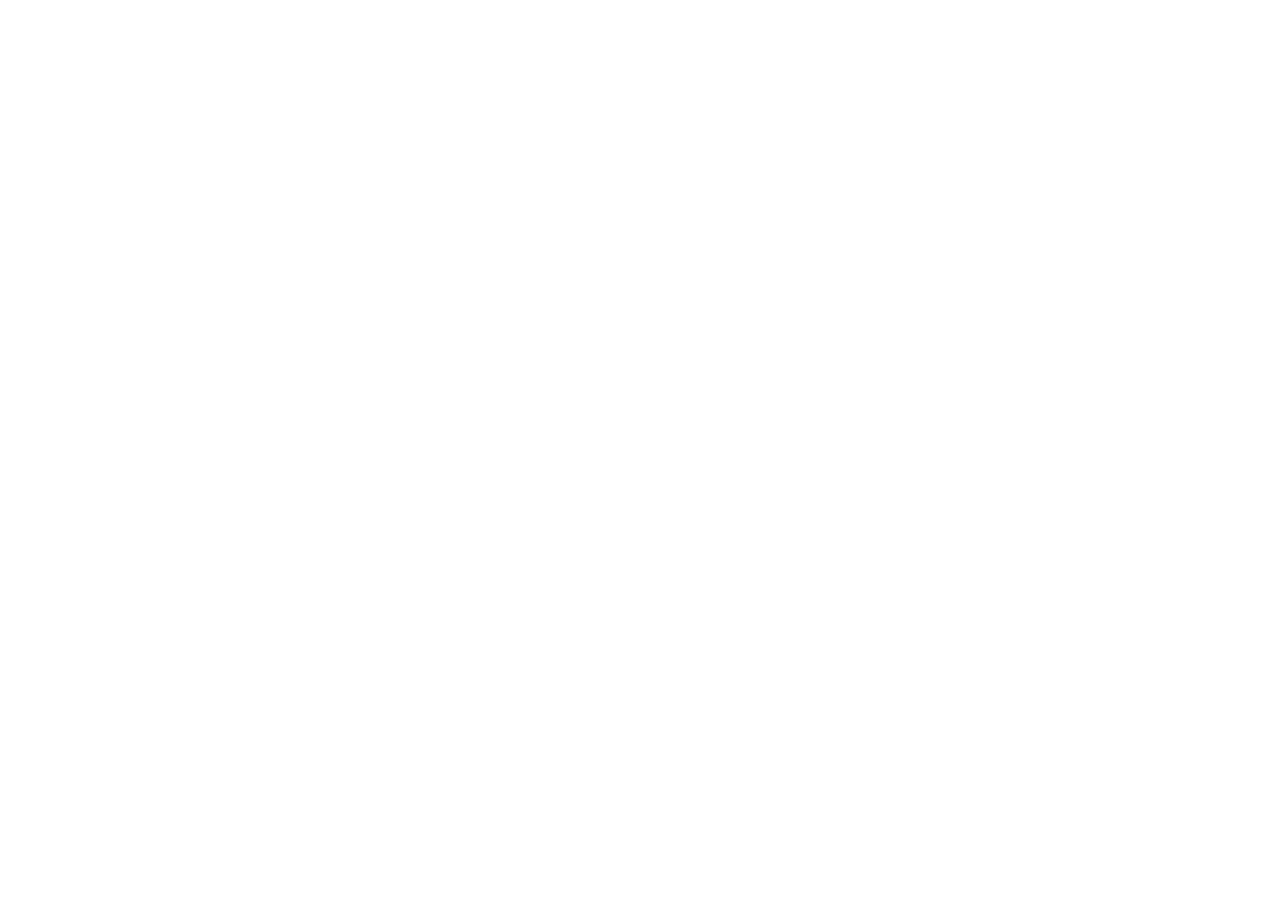
==== index.html @ 2c3d1111 "Start" ====
<!DOCTYPE html>
<html lang="en">
  <head>
    <meta charset="UTF-8" />
    <meta name="viewport" content="width=device-width, initial-scale=1.0" />
    <title>Document</title>
  </head>
  <body></body>
</html>
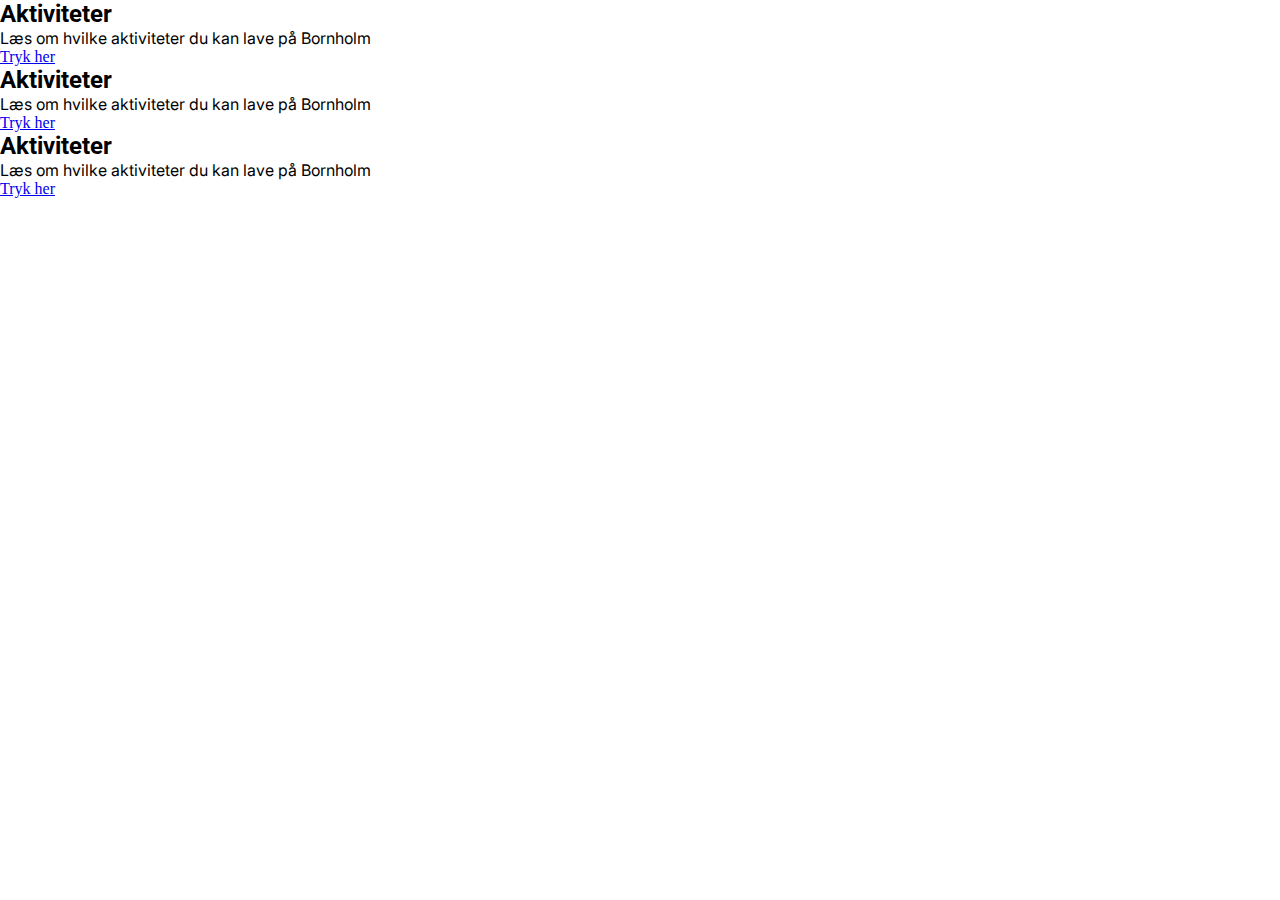
==== commit 11b5db5b: "Nu vi igang" ====
--- a/index.html
+++ b/index.html
@@ -3,7 +3,40 @@
   <head>
     <meta charset="UTF-8" />
     <meta name="viewport" content="width=device-width, initial-scale=1.0" />
+    <link rel="stylesheet" href="css/generel.css" />
+    <link rel="stylesheet" href="css/layout.css" />
     <title>Document</title>
   </head>
-  <body></body>
+  <body>
+    <header></header>
+    <main>
+      <section class="grid_1-2">
+        <div class="index-text">
+          <h2>Aktiviteter</h2>
+          <p class="tagline">
+            Læs om hvilke aktiviteter du kan lave på Bornholm
+          </p>
+          <a href="aktiviteter.html" class="btn">Tryk her</a>
+        </div>
+        <img src="" alt="" />
+        <div class="index-text">
+          <h2>Aktiviteter</h2>
+          <p class="tagline">
+            Læs om hvilke aktiviteter du kan lave på Bornholm
+          </p>
+          <a href="aktiviteter.html" class="btn">Tryk her</a>
+        </div>
+        <img src="" alt="" />
+        <div class="index-text">
+          <h2>Aktiviteter</h2>
+          <p class="tagline">
+            Læs om hvilke aktiviteter du kan lave på Bornholm
+          </p>
+          <a href="aktiviteter.html" class="btn">Tryk her</a>
+        </div>
+        <img src="" alt="" />
+      </section>
+    </main>
+    <footer></footer>
+  </body>
 </html>
--- a/css/generel.css
+++ b/css/generel.css
@@ -0,0 +1,43 @@
+/* Resets */
+*{
+    margin: 0;
+    padding: 0;
+    box-sizing: border-box;
+}
+
+img{
+    max-width: 100%;
+    height: auto;
+    display: block;
+}
+
+/* Fonts */
+@font-face {
+    font-family: montserrat;
+    src: url(../fonts/Montserrat-Regular.ttf);
+}
+
+@font-face {
+    font-family: roboto;
+    src: url(../fonts/Roboto-Bold.ttf);
+}
+
+@font-face {
+    font-family: inter;
+    src: url(../fonts/Inter_18pt-Regular.ttf);
+}
+
+h1, h2, h3{
+    font-family: roboto;
+}
+
+p{
+    font-family: montserrat;
+}
+
+.tagline{
+    font-family: inter;
+}
+
+/* Styling */
+
--- a/css/layout.css
+++ b/css/layout.css
@@ -0,0 +1,12 @@
+/* Default styles er til mobile first */
+/* indsæt her*/
+
+/* Tilpas til tablet og større skærme */
+@media (width>=700px) {
+
+}
+
+/* Tilpas til desktop */
+@media (width>=1200px){
+    
+}
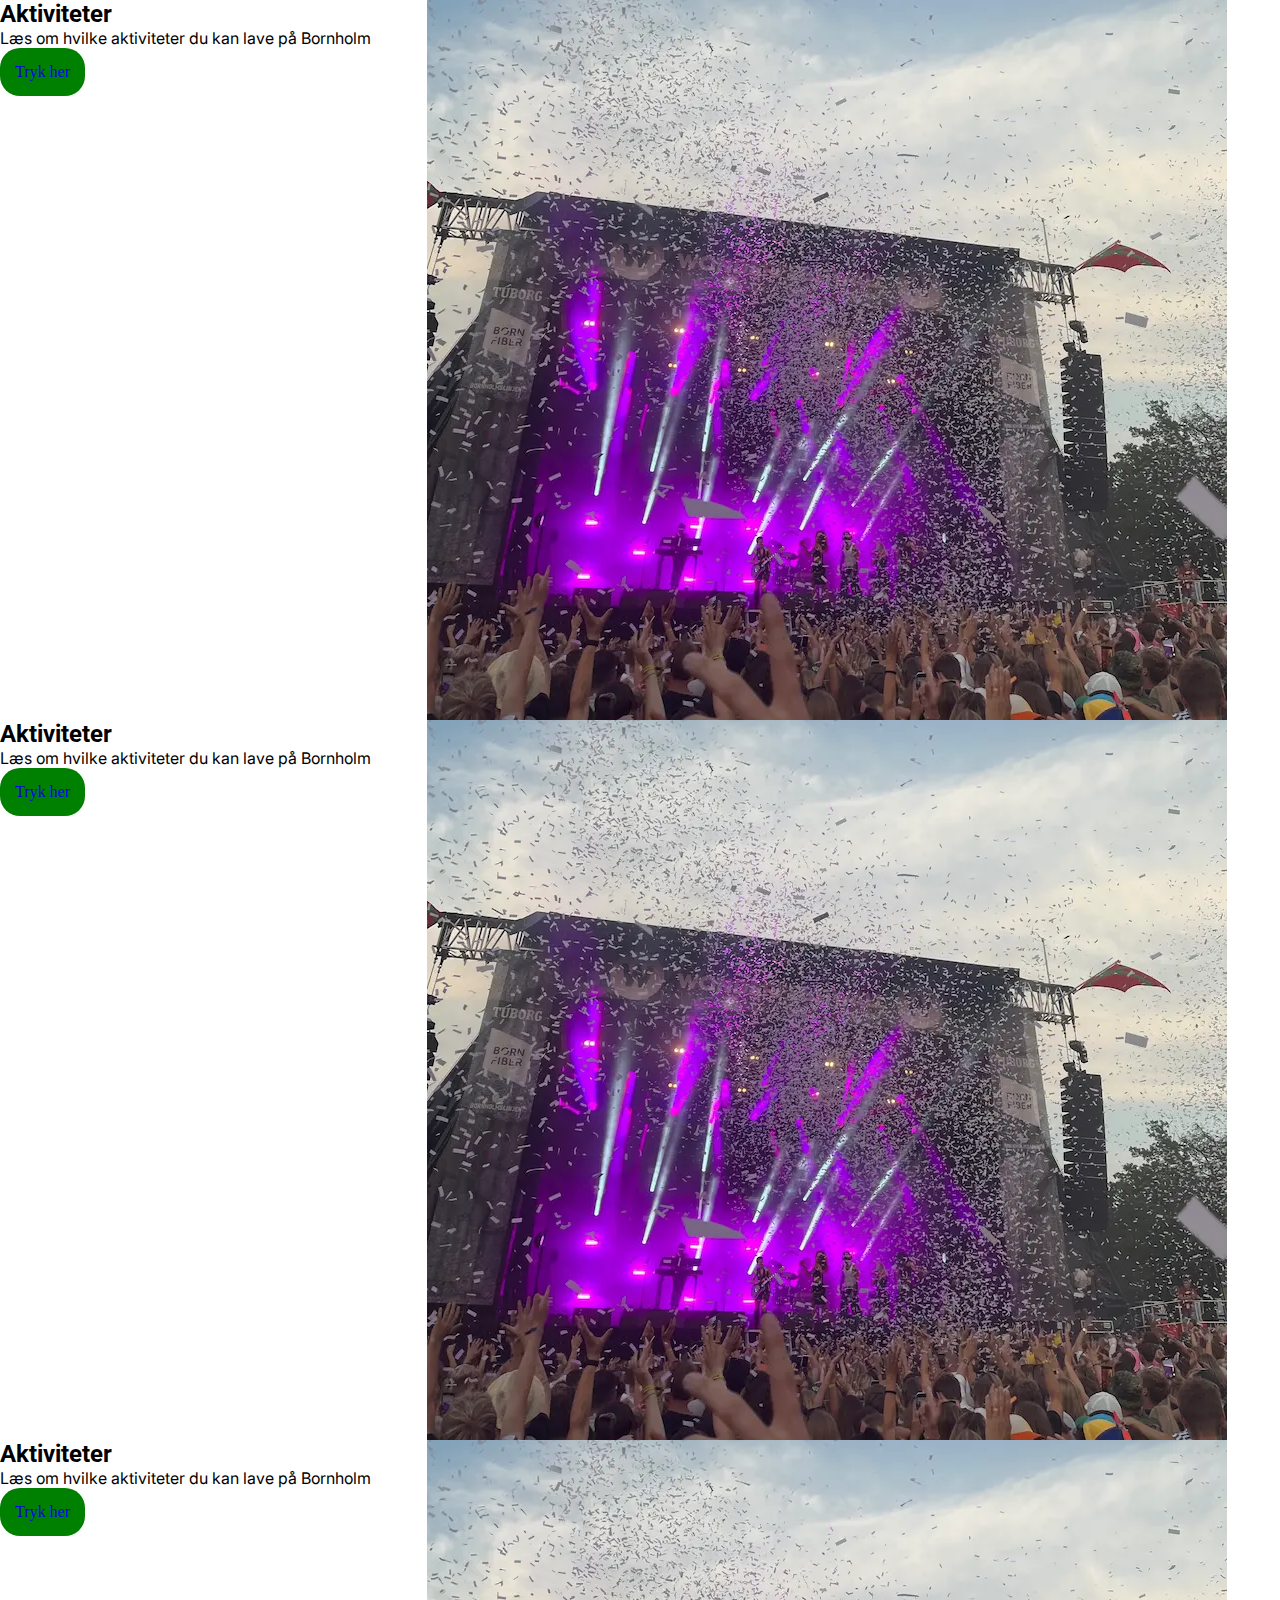
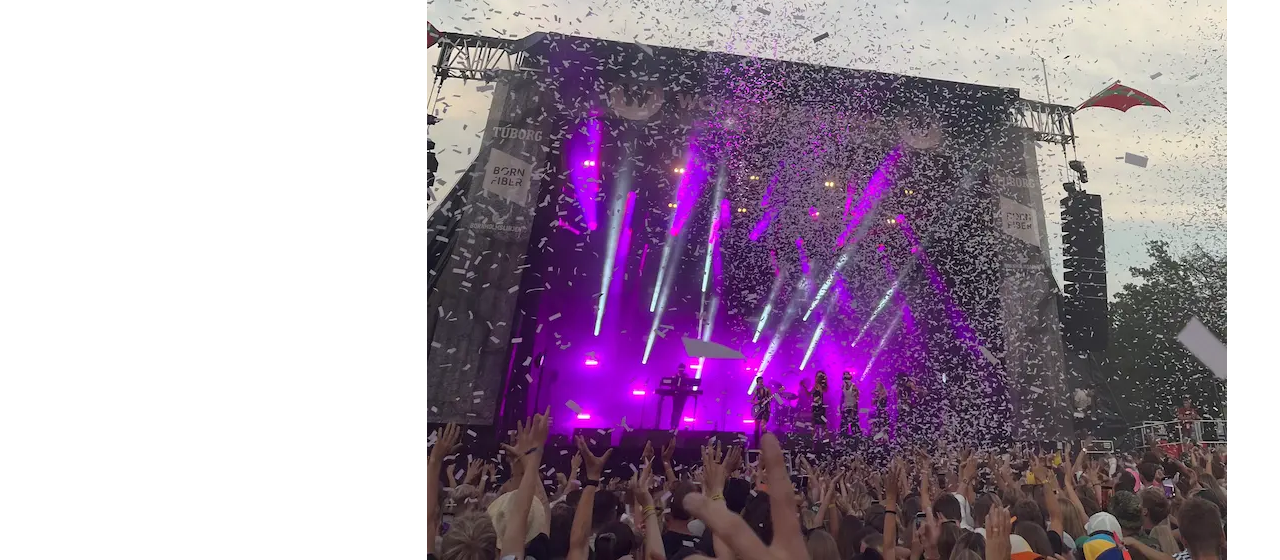
==== commit 61c1c6cf: "Tilføjet alle html sider" ====
--- a/index.html
+++ b/index.html
@@ -18,7 +18,7 @@
           </p>
           <a href="aktiviteter.html" class="btn">Tryk her</a>
         </div>
-        <img src="" alt="" />
+        <img src="img/wonder.webp" alt="" />
         <div class="index-text">
           <h2>Aktiviteter</h2>
           <p class="tagline">
@@ -26,7 +26,7 @@
           </p>
           <a href="aktiviteter.html" class="btn">Tryk her</a>
         </div>
-        <img src="" alt="" />
+        <img src="img/wonder.webp" alt="" />
         <div class="index-text">
           <h2>Aktiviteter</h2>
           <p class="tagline">
@@ -34,7 +34,7 @@
           </p>
           <a href="aktiviteter.html" class="btn">Tryk her</a>
         </div>
-        <img src="" alt="" />
+        <img src="img/wonder.webp" alt="" />
       </section>
     </main>
     <footer></footer>
--- a/css/generel.css
+++ b/css/generel.css
@@ -40,4 +40,16 @@
 }
 
 /* Styling */
+.btn{
+    display: inline-block;
+    border-radius: 20px;
+    padding: 15px;
+    text-decoration: none;
+    background-color: green;
+    text-align: center; 
+}
 
+.btn2{
+    color: 0068FF;
+    text-decoration: none;
+}--- a/css/layout.css
+++ b/css/layout.css
@@ -8,5 +8,8 @@
 
 /* Tilpas til desktop */
 @media (width>=1200px){
-    
+    .grid_1-2{
+        display: grid;
+        grid-template-columns: 1fr 2fr;
+    }
 }
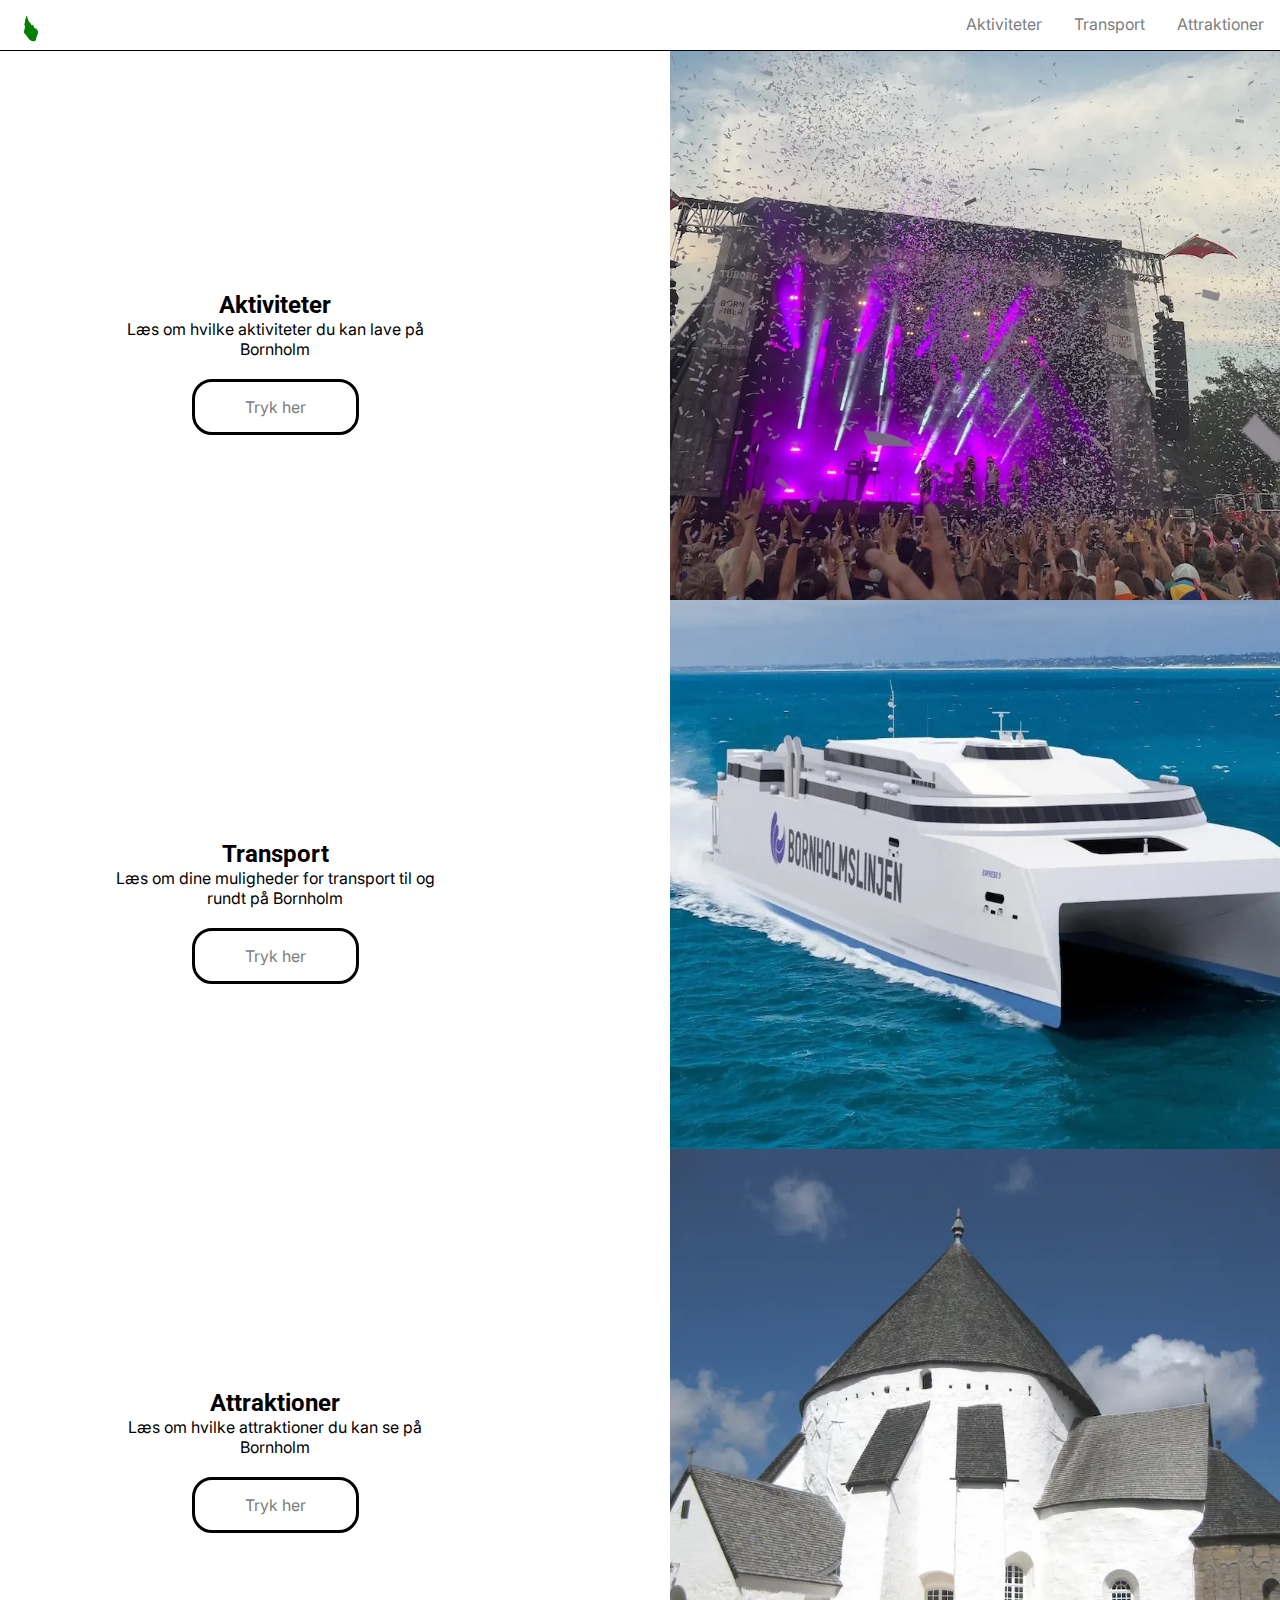
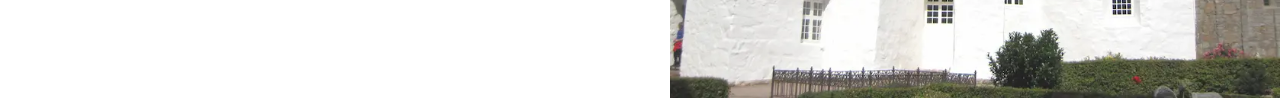
==== commit bef0191f: "næsten i mål" ====
--- a/index.html
+++ b/index.html
@@ -5,36 +5,51 @@
     <meta name="viewport" content="width=device-width, initial-scale=1.0" />
     <link rel="stylesheet" href="css/generel.css" />
     <link rel="stylesheet" href="css/layout.css" />
-    <title>Document</title>
+    <link rel="shortcut icon" href="img/favicon.ico" type="image/x-icon" />
+    <title>Forside</title>
   </head>
   <body>
-    <header></header>
+    <header>
+      <ul>
+        <li>
+          <a href="index.html"
+            ><img
+              src="img/bornholm-2.png"
+              alt=""
+              style="width: 30px; height: 30px"
+          /></a>
+        </li>
+        <li><a href="aktiviteter.html">Aktiviteter</a></li>
+        <li><a href="transport.html">Transport</a></li>
+        <li><a href="attraktioner.html">Attraktioner</a></li>
+      </ul>
+    </header>
     <main>
       <section class="grid_1-2">
-        <div class="index-text">
+        <div class="index-text centerintro">
           <h2>Aktiviteter</h2>
           <p class="tagline">
             Læs om hvilke aktiviteter du kan lave på Bornholm
           </p>
           <a href="aktiviteter.html" class="btn">Tryk her</a>
         </div>
-        <img src="img/wonder.webp" alt="" />
-        <div class="index-text">
-          <h2>Aktiviteter</h2>
+        <img src="img/wonder_og.webp" alt="" class="index_padding" />
+        <div class="index-text centerintro">
+          <h2>Transport</h2>
           <p class="tagline">
-            Læs om hvilke aktiviteter du kan lave på Bornholm
+            Læs om dine muligheder for transport til og rundt på Bornholm
           </p>
-          <a href="aktiviteter.html" class="btn">Tryk her</a>
+          <a href="transport.html" class="btn">Tryk her</a>
         </div>
-        <img src="img/wonder.webp" alt="" />
-        <div class="index-text">
-          <h2>Aktiviteter</h2>
+        <img src="img/ex5.webp" alt="" class="index_padding" />
+        <div class="index-text centerintro">
+          <h2>Attraktioner</h2>
           <p class="tagline">
-            Læs om hvilke aktiviteter du kan lave på Bornholm
+            Læs om hvilke attraktioner du kan se på Bornholm
           </p>
-          <a href="aktiviteter.html" class="btn">Tryk her</a>
+          <a href="attraktioner.html" class="btn">Tryk her</a>
         </div>
-        <img src="img/wonder.webp" alt="" />
+        <img src="img/kirke.webp" alt="" class="index_padding" />
       </section>
     </main>
     <footer></footer>
--- a/css/generel.css
+++ b/css/generel.css
@@ -39,17 +39,106 @@
     font-family: inter;
 }
 
+a{
+    font-family: inter;
+    font-size: medium;
+}
+
+h3{
+    border-left: solid 2px blue;
+}
+
 /* Styling */
+
 .btn{
     display: inline-block;
     border-radius: 20px;
-    padding: 15px;
+    border: solid 3px black;
+    padding: 15px 50px;
+    margin-top: 20px;
     text-decoration: none;
-    background-color: green;
     text-align: center; 
+    color: #7D7D7D;
 }
 
+.btn:hover{
+    background-color: #eeeeee;
+    color: black;
+}
+
+.btn:visited{
+    color: #7D7D7D;
+}
+
+
 .btn2{
-    color: 0068FF;
+    display: inline-block;
+    border-radius: 20px;
+    border: solid 3px black;
+    padding: 15px 100px;
+    margin-top: 20px;
     text-decoration: none;
+    text-align: center; 
+    color: #7D7D7D;
+}
+
+.centerintro{
+    width: 400px;
+    margin: auto;
+    text-align: center;
+    padding-top: 100px;
+    margin-bottom: 100px;
+}
+
+.centertekst{
+    margin: auto;
+    text-align: center;
+    width: 400px;
+}
+
+ul{
+    list-style: none;
+    display: flex;
+    margin: 0;
+    padding: 0;
+    overflow: hidden;
+    justify-content: flex-end;
+    align-items: center;
+    border-bottom: 1px solid #000;
+  }
+
+li{
+    display: inline;
+    height: 50px;
+}
+
+li:first-child{
+    margin-right: auto;
+}
+
+li a{
+    display: flex;
+    color: #7D7D7D;
+    text-align: center;
+    padding: 14px 16px;
+    text-decoration: none;
+}
+
+li a:hover{
+    color: #000;
+}
+
+li a.active{
+    text-decoration: underline;
+}
+
+.h3_center{
+    text-align: center;
+}
+
+.centerintro_2{
+    margin: auto;
+    text-align: center;
+    padding-top: 100px;
+    margin-bottom: 100px;
 }--- a/css/layout.css
+++ b/css/layout.css
@@ -1,15 +1,81 @@
 /* Default styles er til mobile first */
 /* indsæt her*/
+.order{
+    order: 2;
+}
+
+.order2{
+    order: 0;
+}
+
+.index-text{
+    margin-top: 80px;
+    margin-bottom: 80px;
+    padding-left: 50px;
+}
+
+
+.flex_col{
+    display: flex;
+    flex-direction: column;
+    justify-content: space-between;
+}
 
 /* Tilpas til tablet og større skærme */
 @media (width>=700px) {
+    .grid_1-2{
+        display: grid;
+        grid-template-columns: 1fr 2fr;
+    }
+    
+    .grid_1-1{
+        display: grid;
+        grid-template-columns: 1fr 1fr;
+    }
 
+    /* .index_padding{
+        padding-left: 100px;
+    } */
+
+    .grid_1-1_2{
+        display: grid;
+        grid-template-columns: 1fr 1fr;
+        gap: 5vh;
+    }
+    
+    img flex_col{
+        width: 200px;
+        height: 200px;
+    }
+    .padding{
+        margin-left: 100px;
+        margin-right: 100px;
+        box-shadow: rgba(0, 0, 0, 0.25) 0px 54px 55px, rgba(0, 0, 0, 0.12) 0px -12px 30px, rgba(0, 0, 0, 0.12) 0px 4px 6px, rgba(0, 0, 0, 0.17) 0px 12px 13px, rgba(0, 0, 0, 0.09) 0px -3px 5px;
+    }
+
+    .centerintro_2{
+        width: 600px;
+
+    }
 }
 
 /* Tilpas til desktop */
 @media (width>=1200px){
-    .grid_1-2{
-        display: grid;
-        grid-template-columns: 1fr 2fr;
+    .index-text{
+        margin-top: 140px;
+        margin-bottom: 80px;
+        margin-left: 50px;
+    } 
+    
+    .index_padding{
+        padding-left: 220px;
     }
+
+    .padding{
+        margin-left: 200px;
+        margin-right: 200px;
+        box-shadow: rgba(0, 0, 0, 0.25) 0px 54px 55px, rgba(0, 0, 0, 0.12) 0px -12px 30px, rgba(0, 0, 0, 0.12) 0px 4px 6px, rgba(0, 0, 0, 0.17) 0px 12px 13px, rgba(0, 0, 0, 0.09) 0px -3px 5px;
+    }
+
+    
 }
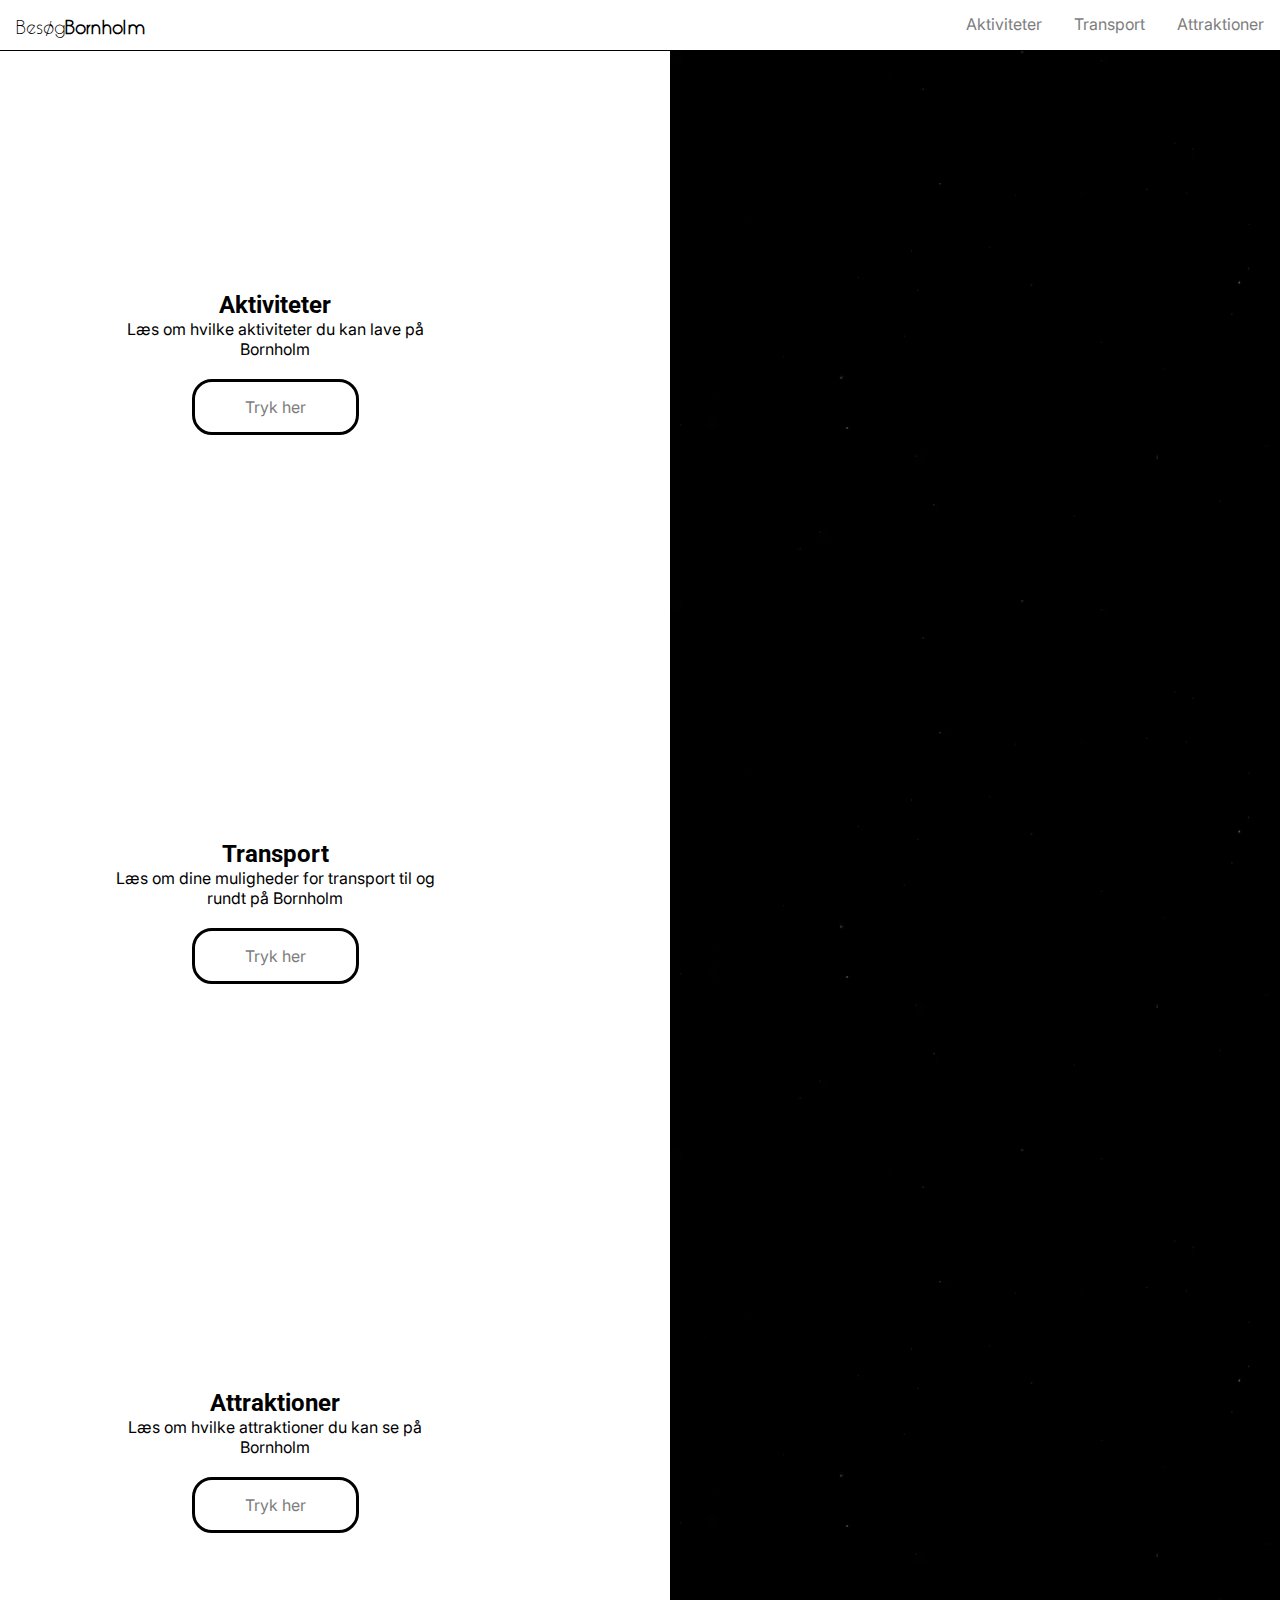
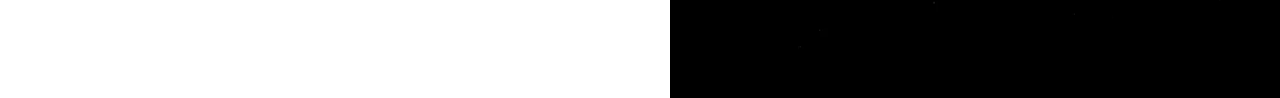
==== commit 0fba3ffb: "færdig" ====
--- a/index.html
+++ b/index.html
@@ -12,12 +12,7 @@
     <header>
       <ul>
         <li>
-          <a href="index.html"
-            ><img
-              src="img/bornholm-2.png"
-              alt=""
-              style="width: 30px; height: 30px"
-          /></a>
+          <a href="index.html" class="logo">Besøg <strong>Bornholm</strong></a>
         </li>
         <li><a href="aktiviteter.html">Aktiviteter</a></li>
         <li><a href="transport.html">Transport</a></li>
@@ -33,7 +28,7 @@
           </p>
           <a href="aktiviteter.html" class="btn">Tryk her</a>
         </div>
-        <img src="img/wonder_og.webp" alt="" class="index_padding" />
+        <img src="img/dummy.webp" alt="" class="index_padding" />
         <div class="index-text centerintro">
           <h2>Transport</h2>
           <p class="tagline">
@@ -41,7 +36,7 @@
           </p>
           <a href="transport.html" class="btn">Tryk her</a>
         </div>
-        <img src="img/ex5.webp" alt="" class="index_padding" />
+        <img src="img/dummy.webp" alt="" class="index_padding" />
         <div class="index-text centerintro">
           <h2>Attraktioner</h2>
           <p class="tagline">
@@ -49,7 +44,7 @@
           </p>
           <a href="attraktioner.html" class="btn">Tryk her</a>
         </div>
-        <img src="img/kirke.webp" alt="" class="index_padding" />
+        <img src="img/dummy.webp" alt="" class="index_padding" />
       </section>
     </main>
     <footer></footer>
--- a/css/generel.css
+++ b/css/generel.css
@@ -27,6 +27,11 @@
     src: url(../fonts/Inter_18pt-Regular.ttf);
 }
 
+@font-face {
+    font-family: queenside;
+    src: url(../fonts/Queenside.ttf);
+}
+
 h1, h2, h3{
     font-family: roboto;
 }
@@ -46,6 +51,12 @@
 
 h3{
     border-left: solid 2px blue;
+}
+
+.logo{
+    font-family: queenside;
+    color: blue;
+    font-size: larger;
 }
 
 /* Styling */
--- a/css/layout.css
+++ b/css/layout.css
@@ -1,7 +1,7 @@
 /* Default styles er til mobile first */
 /* indsæt her*/
 .order{
-    order: 2;
+    order: -1;
 }
 
 .order2{
@@ -14,6 +14,9 @@
     padding-left: 50px;
 }
 
+.flex_padding{
+    margin-left: 10px;
+} 
 
 .flex_col{
     display: flex;
@@ -33,9 +36,7 @@
         grid-template-columns: 1fr 1fr;
     }
 
-    /* .index_padding{
-        padding-left: 100px;
-    } */
+
 
     .grid_1-1_2{
         display: grid;
